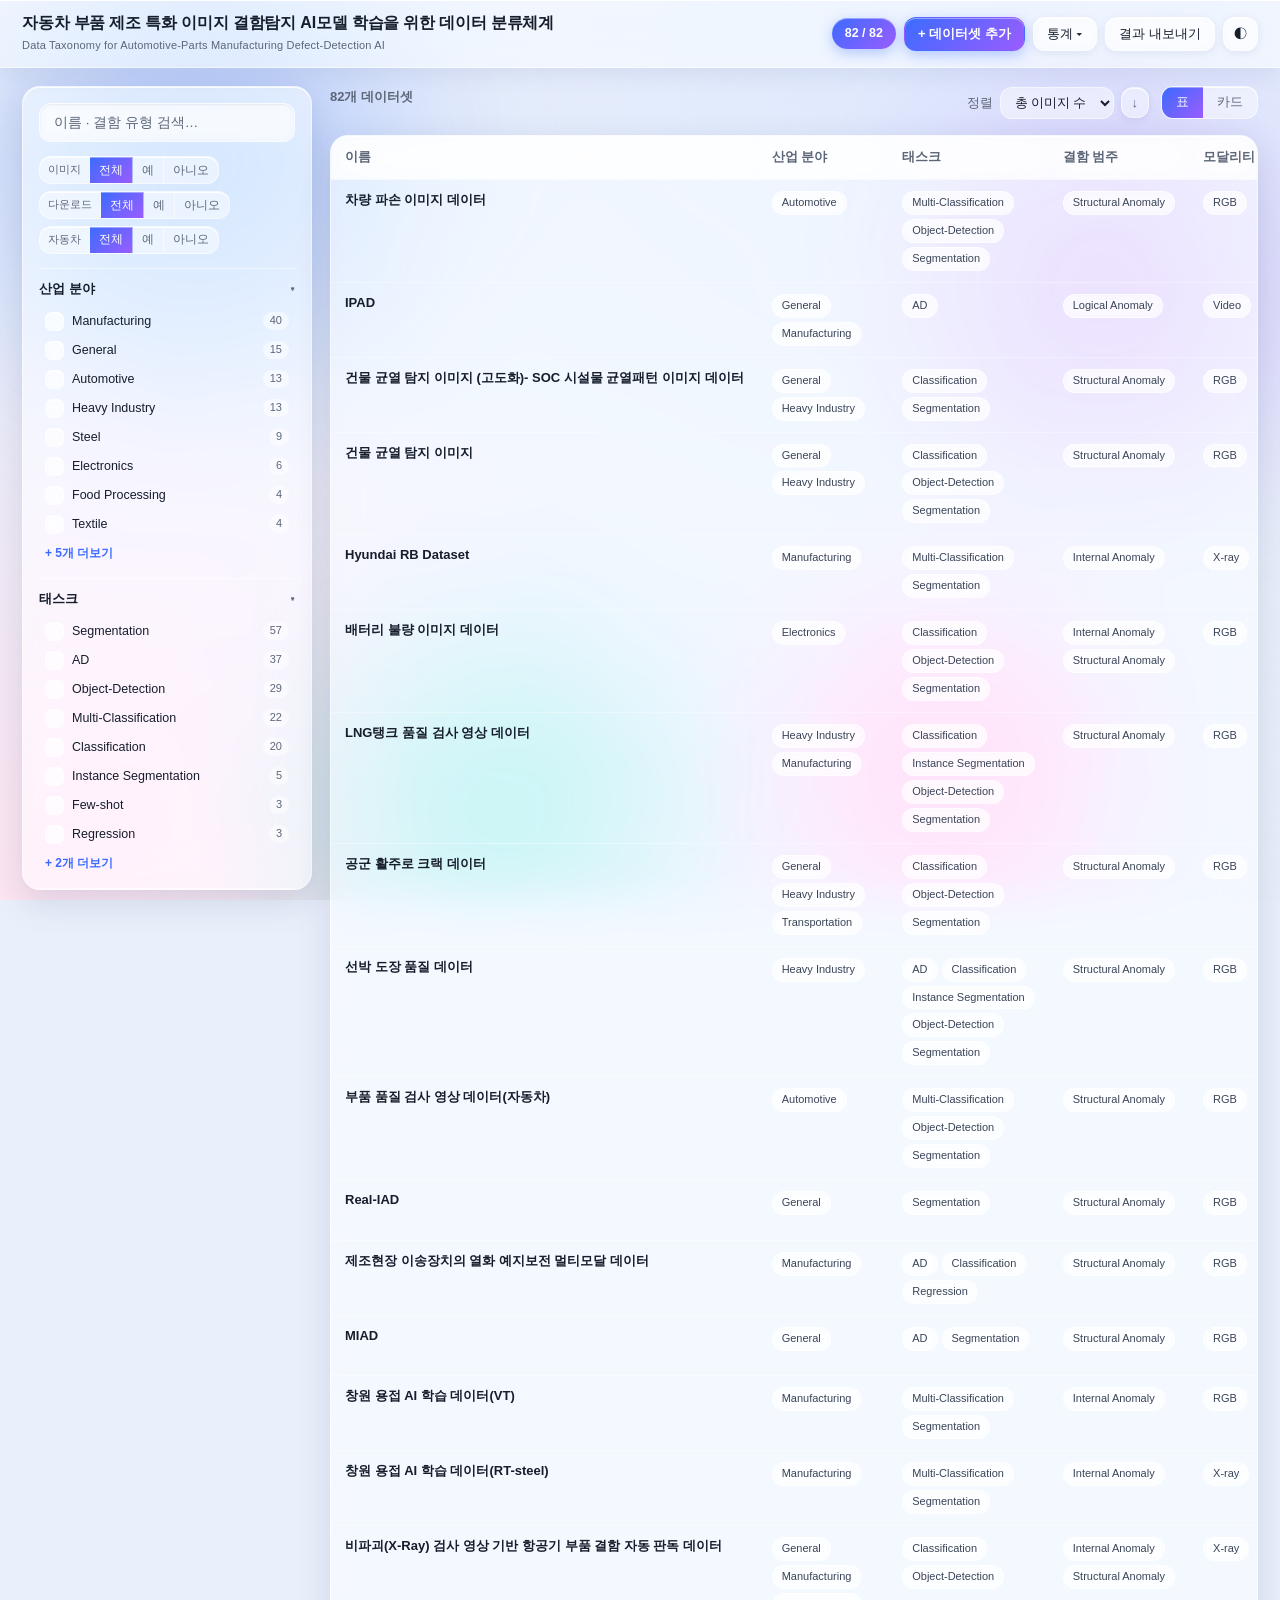
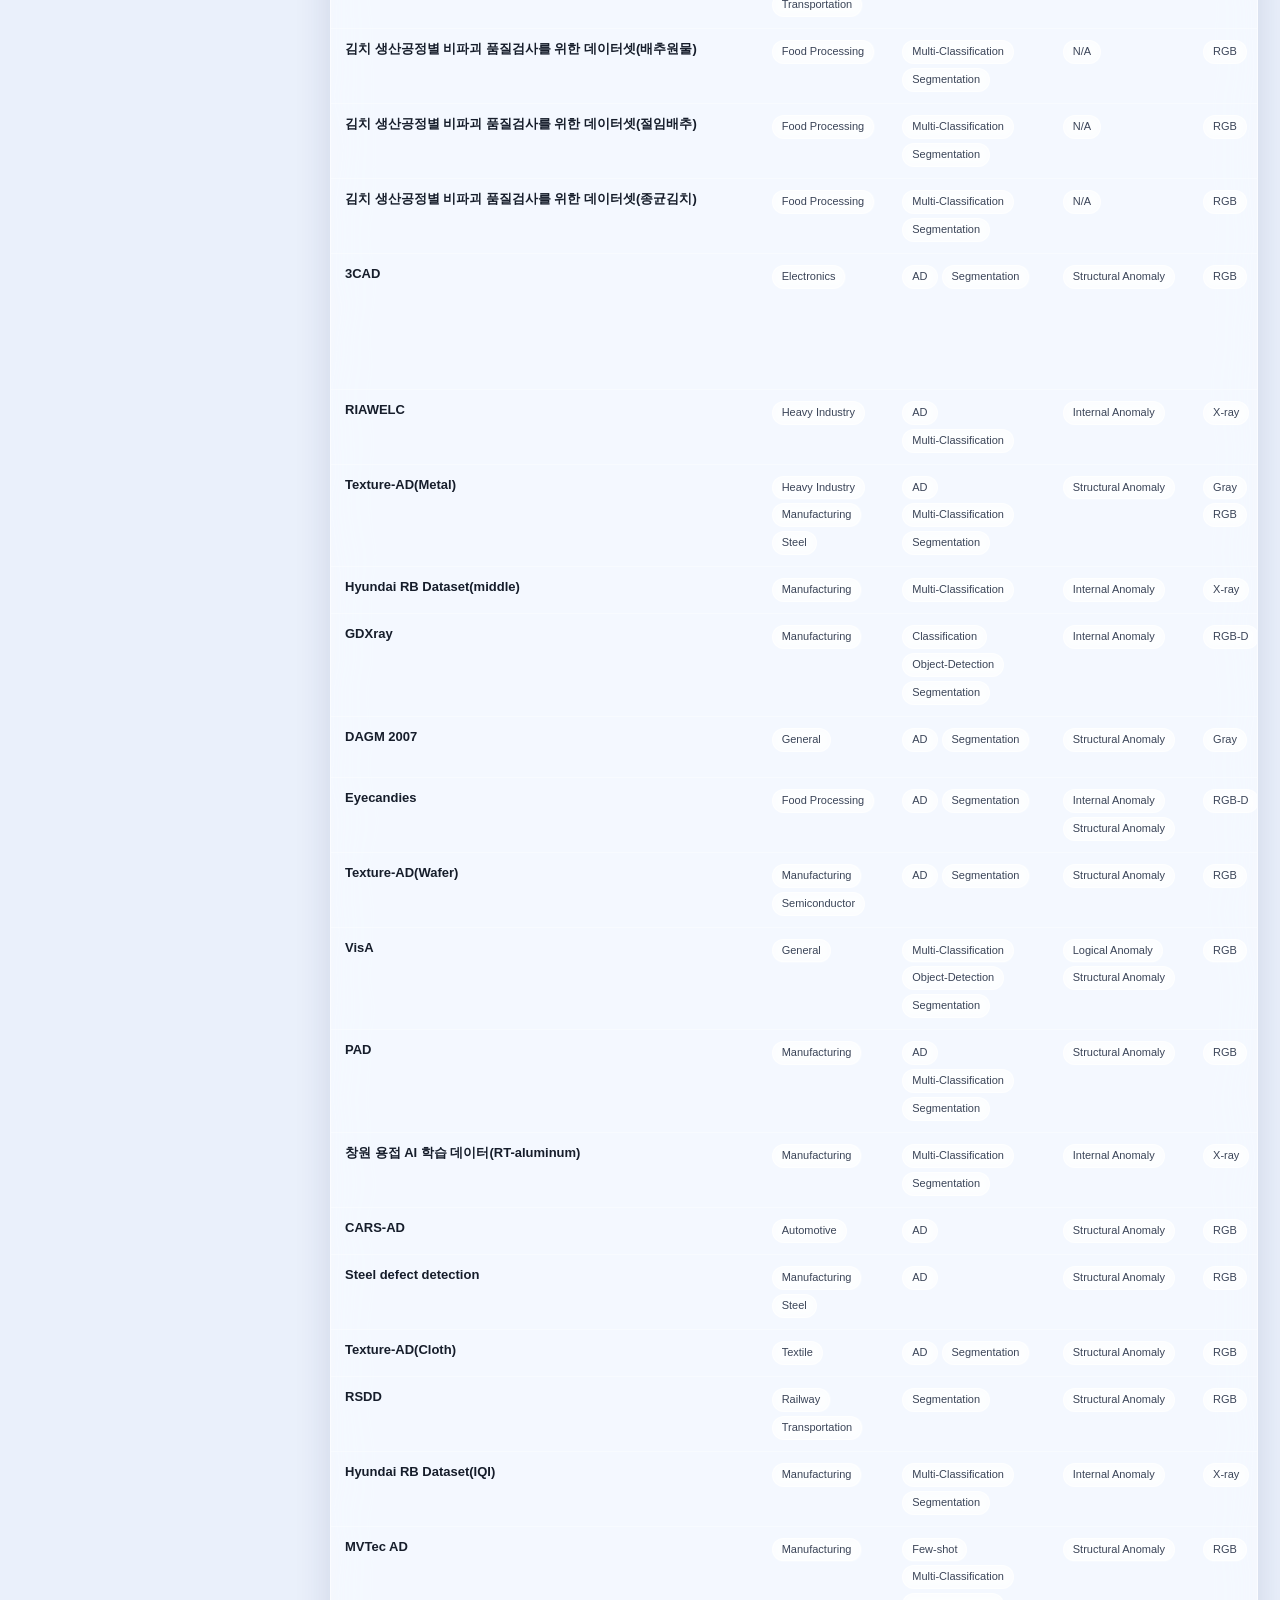
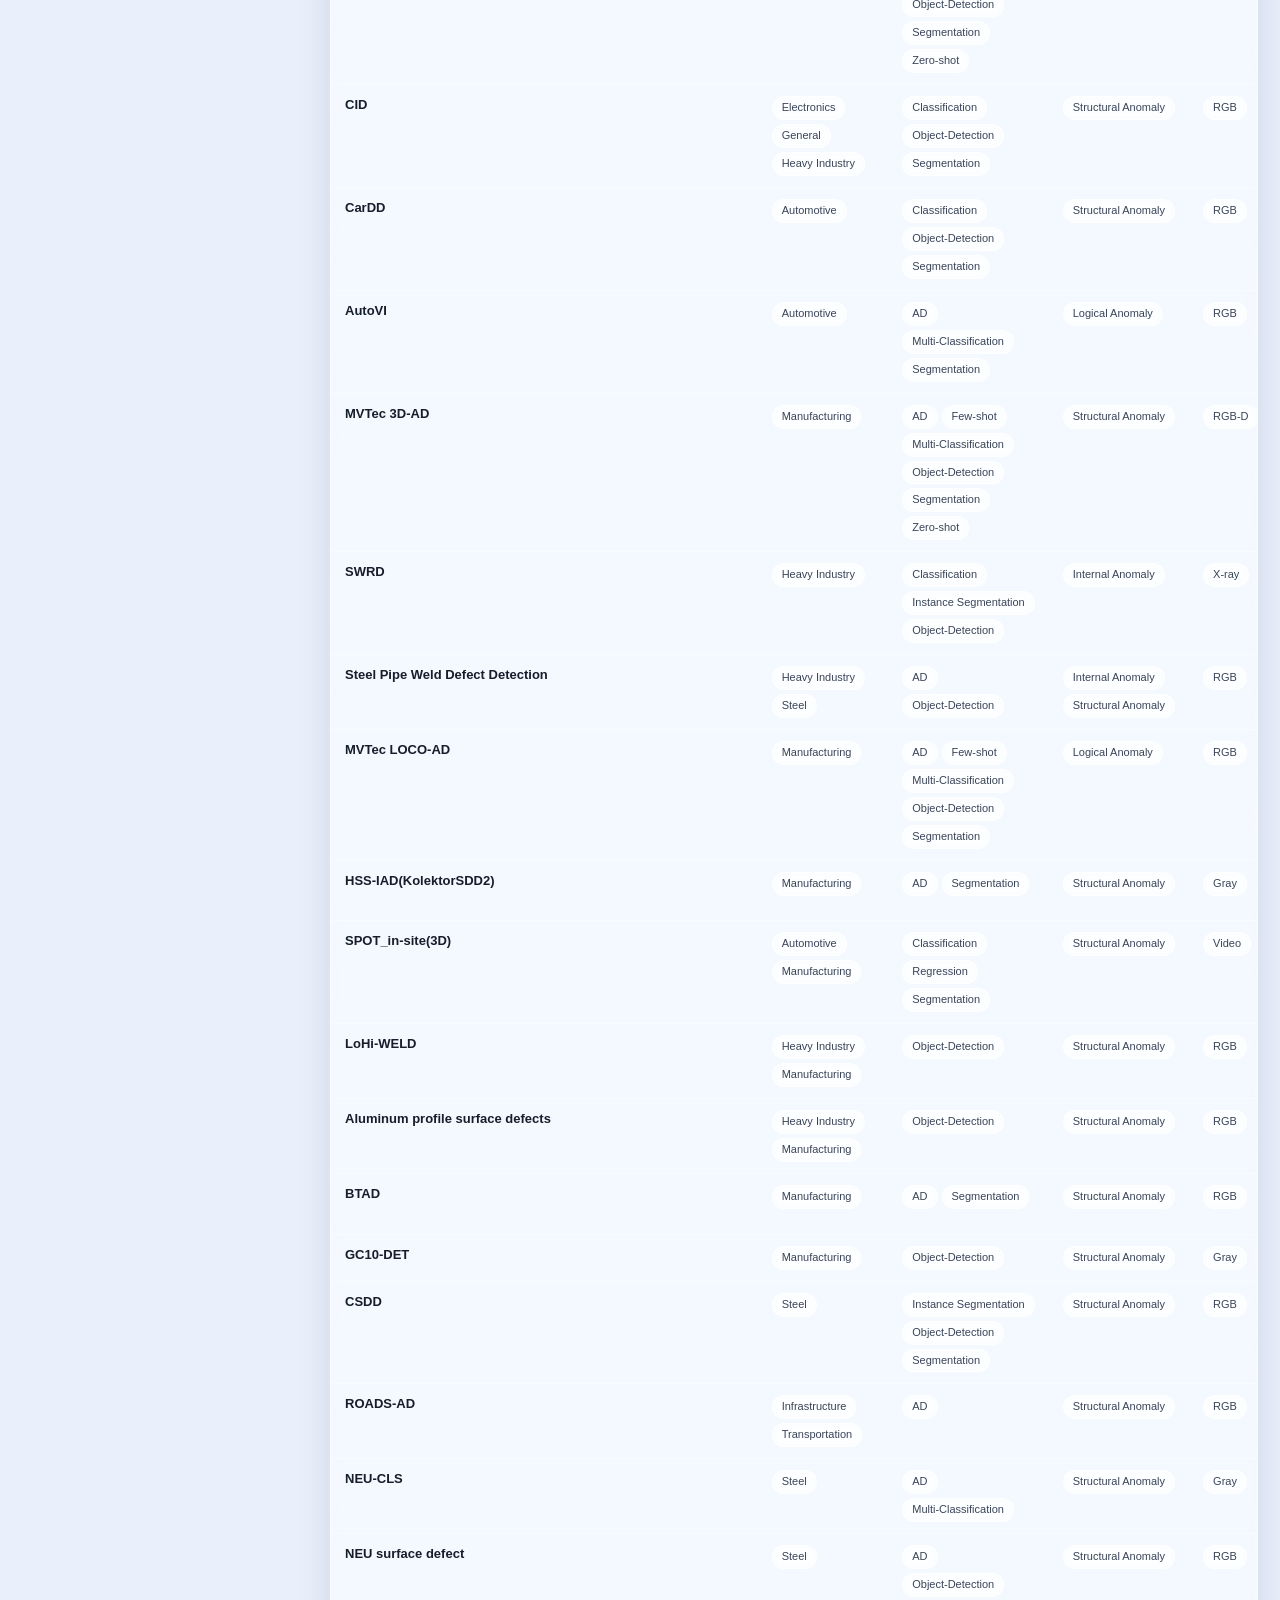
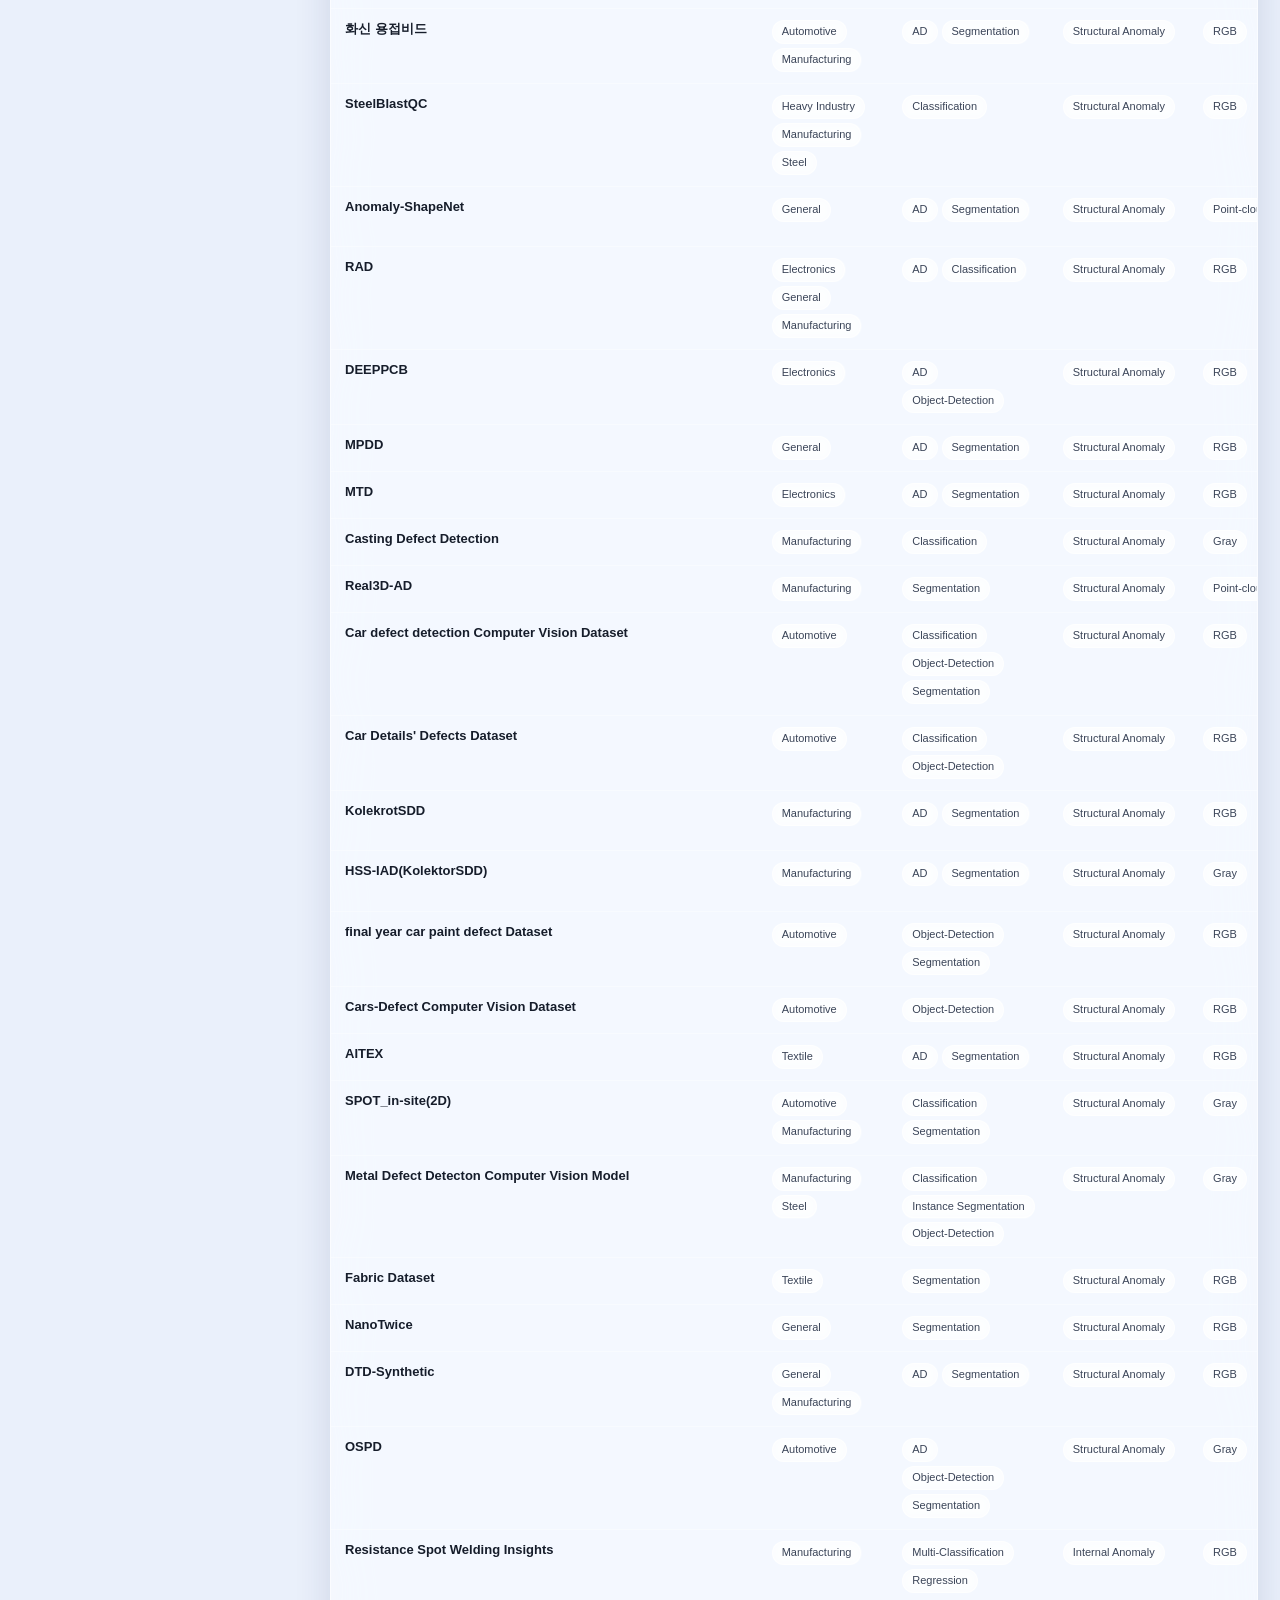
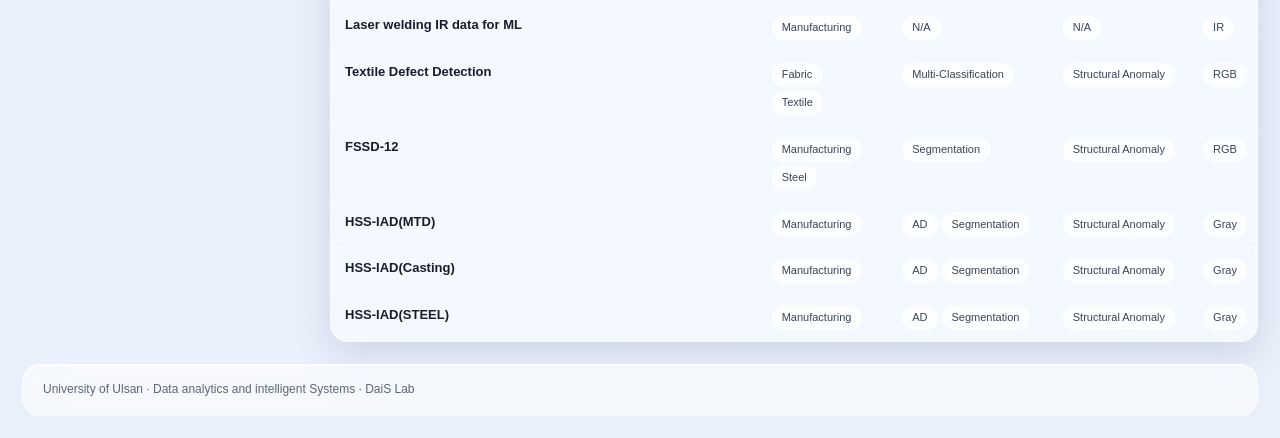
==== web/index.html @ a84a36d7 "feat: 인터랙티브 데이터셋 카탈로그 웹앱 + 기여(폼/PR) 파이프라인 - web/: Liquid Glass 디자인 정적 웹앱 (패싯 필터·검색·정렬·통계·상세 모달·CSV 내" ====
<!DOCTYPE html>
<html lang="ko">
<head>
  <meta charset="UTF-8" />
  <meta name="viewport" content="width=device-width, initial-scale=1.0" />
  <title>자동차 부품 제조 결함탐지 데이터 분류체계 · DaiS Lab</title>
  <meta name="description" content="자동차 부품 제조 특화 이미지 결함탐지 AI모델 학습을 위한 데이터 분류체계" />
  <link rel="stylesheet" href="styles.css" />
</head>
<body>
  <!-- 유리가 굴절할 컬러풀한 배경 (오로라/메시 그라데이션) -->
  <div class="bg-aurora" aria-hidden="true">
    <span class="blob b1"></span>
    <span class="blob b2"></span>
    <span class="blob b3"></span>
    <span class="blob b4"></span>
    <div class="bg-grain"></div>
  </div>

  <!-- Liquid Glass 굴절 필터 (Chromium에서만 .refraction 클래스 통해 적용) -->
  <svg class="svg-defs" width="0" height="0" aria-hidden="true" focusable="false">
    <defs>
      <filter id="glass-refraction" x="-35%" y="-35%" width="170%" height="170%" color-interpolation-filters="sRGB">
        <feTurbulence type="fractalNoise" baseFrequency="0.009 0.011" numOctaves="2" seed="11" result="noise" />
        <feGaussianBlur in="noise" stdDeviation="2.2" result="softNoise" />
        <feDisplacementMap in="SourceGraphic" in2="softNoise" scale="22" xChannelSelector="R" yChannelSelector="G" />
      </filter>
    </defs>
  </svg>

  <header class="topbar">
    <div class="brand">
      <h1>자동차 부품 제조 특화 이미지 결함탐지 AI모델 학습을 위한 데이터 분류체계</h1>
      <span class="sub">Data Taxonomy for Automotive-Parts Manufacturing Defect-Detection AI</span>
    </div>
    <div class="top-actions">
      <span id="count-badge" class="badge">— / —</span>
      <button id="btn-add" class="ghost primary" type="button">+ 데이터셋 추가</button>
      <button id="btn-stats" class="ghost" type="button">통계 ▾</button>
      <button id="btn-export" class="ghost" type="button">결과 내보내기</button>
      <button id="btn-theme" class="ghost icon" type="button" title="테마 전환">◐</button>
    </div>
  </header>

  <section id="stats" class="stats hidden"></section>

  <main class="layout">
    <aside class="sidebar" id="sidebar">
      <div class="search-wrap">
        <input id="search" type="search" placeholder="이름 · 결함 유형 검색…" autocomplete="off" />
      </div>

      <div class="bool-filters" id="bool-filters"></div>

      <div class="facets" id="facets"></div>

      <button id="btn-reset" class="reset" type="button">필터 초기화</button>
    </aside>

    <section class="content">
      <div class="toolbar">
        <div class="toolbar-left">
          <span id="result-info" class="result-info"></span>
          <div id="active-filters" class="active-filters"></div>
        </div>
        <div class="toolbar-right">
          <label class="sort">
            정렬
            <select id="sort"></select>
            <button id="sort-dir" class="ghost icon" type="button" title="오름/내림차순">↓</button>
          </label>
          <div class="view-toggle" role="group" aria-label="보기 전환">
            <button data-view="table" class="active" type="button">표</button>
            <button data-view="card" type="button">카드</button>
          </div>
        </div>
      </div>

      <div id="results"></div>
    </section>
  </main>

  <div id="modal" class="modal hidden" role="dialog" aria-modal="true">
    <div class="modal-backdrop" data-close></div>
    <div class="modal-panel" id="modal-panel"></div>
  </div>

  <!-- 데이터셋 추가 폼 -->
  <div id="add-modal" class="modal hidden" role="dialog" aria-modal="true">
    <div class="modal-backdrop" data-close-add></div>
    <div class="modal-panel" id="add-panel"></div>
  </div>

  <footer class="foot">
    <span>University of Ulsan · Data analytics and intelligent Systems · DaiS Lab</span>
  </footer>

  <script src="data.js"></script>
  <script src="app.js"></script>
</body>
</html>
---- web/styles.css ----
/* ============================================================
 *  Liquid Glass 디자인 시스템
 *  - 반투명 유리(blur+saturate) + 스페큘러 테두리 + 깊이 그림자
 *  - 컬러풀 오로라 배경 위에서 굴절감이 살아남
 *  - 굴절(SVG displacement)은 Chromium 한정 .refraction 으로 점진 향상
 * ============================================================ */

/* ---------------- 테마 토큰 ---------------- */
:root {
  --text: #161d2b;
  --text-dim: #5d6678;
  --accent: #3b6cff;
  --accent-2: #9b5cff;
  --accent-soft: rgba(59, 108, 255, .14);

  /* 유리 재질 */
  --glass-bg: rgba(255, 255, 255, .55);
  --glass-bg-strong: rgba(255, 255, 255, .72);
  --glass-brd: rgba(255, 255, 255, .55);
  --glass-rim: rgba(255, 255, 255, .9);      /* 상단 스페큘러 */
  --glass-shadow: 0 12px 36px rgba(28, 40, 90, .14);
  --glass-shadow-lg: 0 24px 70px rgba(28, 40, 90, .22);
  --blur: 20px;
  --sat: 180%;

  /* 칩/제어 */
  --chip-bg: rgba(255, 255, 255, .5);
  --chip-brd: rgba(255, 255, 255, .65);
  --chip-text: #3a4458;
  --control-bg: rgba(255, 255, 255, .45);

  --radius: 18px;
  --radius-sm: 12px;
  --radius-pill: 999px;

  /* 배경 그라데이션 베이스 */
  --bg-base: #eaf0fb;
}

[data-theme="dark"] {
  --text: #eaf1fb;
  --text-dim: #a3b0c4;
  --accent: #6f9bff;
  --accent-2: #b98cff;
  --accent-soft: rgba(111, 155, 255, .18);

  --glass-bg: rgba(255, 255, 255, .07);
  --glass-bg-strong: rgba(28, 36, 52, .55);
  --glass-brd: rgba(255, 255, 255, .14);
  --glass-rim: rgba(255, 255, 255, .22);
  --glass-shadow: 0 14px 40px rgba(0, 0, 0, .5);
  --glass-shadow-lg: 0 28px 80px rgba(0, 0, 0, .6);
  --blur: 22px;
  --sat: 160%;

  --chip-bg: rgba(255, 255, 255, .08);
  --chip-brd: rgba(255, 255, 255, .16);
  --chip-text: #cdd8e8;
  --control-bg: rgba(255, 255, 255, .06);

  --bg-base: #070b14;
}

* { box-sizing: border-box; }
html, body { margin: 0; padding: 0; }
body {
  min-height: 100vh;
  color: var(--text);
  background: var(--bg-base);
  font-family: -apple-system, BlinkMacSystemFont, "SF Pro Text", "Segoe UI",
               "Apple SD Gothic Neo", "Pretendard", "Noto Sans KR", Roboto, sans-serif;
  font-size: 14px;
  line-height: 1.45;
  -webkit-font-smoothing: antialiased;
}
button { font-family: inherit; cursor: pointer; color: inherit; }
a { color: var(--accent); text-decoration: none; }
a:hover { text-decoration: underline; }
.hidden { display: none !important; }
.svg-defs { position: absolute; width: 0; height: 0; pointer-events: none; }

/* ---------------- 오로라 배경 ---------------- */
.bg-aurora {
  position: fixed; inset: 0; z-index: -2; overflow: hidden;
  background:
    radial-gradient(120% 120% at 80% 0%, #dfe9ff 0%, transparent 55%),
    radial-gradient(120% 120% at 0% 100%, #ffe6f3 0%, transparent 55%),
    var(--bg-base);
}
[data-theme="dark"] .bg-aurora {
  background:
    radial-gradient(120% 120% at 80% 0%, #16224a 0%, transparent 55%),
    radial-gradient(120% 120% at 0% 100%, #2a1340 0%, transparent 55%),
    var(--bg-base);
}
.blob {
  position: absolute; border-radius: 50%; filter: blur(60px);
  opacity: .55; mix-blend-mode: normal; will-change: transform;
}
[data-theme="dark"] .blob { opacity: .45; filter: blur(70px); }
.blob.b1 { width: 46vw; height: 46vw; left: -8vw; top: -10vw;  background: radial-gradient(circle, #6f9bff, transparent 70%); animation: drift1 26s ease-in-out infinite; }
.blob.b2 { width: 40vw; height: 40vw; right: -6vw; top: 4vh;   background: radial-gradient(circle, #b98cff, transparent 70%); animation: drift2 32s ease-in-out infinite; }
.blob.b3 { width: 42vw; height: 42vw; left: 18vw; bottom: -14vw; background: radial-gradient(circle, #4fd6c8, transparent 70%); animation: drift3 30s ease-in-out infinite; }
.blob.b4 { width: 36vw; height: 36vw; right: 8vw; bottom: -8vw; background: radial-gradient(circle, #ff8fc8, transparent 70%); animation: drift1 36s ease-in-out infinite reverse; }
.bg-grain {
  position: absolute; inset: 0; opacity: .035; pointer-events: none;
  background-image: url("data:image/svg+xml,%3Csvg xmlns='http://www.w3.org/2000/svg' width='160' height='160'%3E%3Cfilter id='n'%3E%3CfeTurbulence type='fractalNoise' baseFrequency='0.9' numOctaves='2'/%3E%3C/filter%3E%3Crect width='100%25' height='100%25' filter='url(%23n)'/%3E%3C/svg%3E");
}
@keyframes drift1 { 0%,100%{ transform: translate(0,0) scale(1);} 50%{ transform: translate(6vw,4vh) scale(1.08);} }
@keyframes drift2 { 0%,100%{ transform: translate(0,0) scale(1);} 50%{ transform: translate(-5vw,5vh) scale(1.1);} }
@keyframes drift3 { 0%,100%{ transform: translate(0,0) scale(1);} 50%{ transform: translate(4vw,-5vh) scale(1.06);} }

/* ---------------- 유리 유틸 (재사용) ---------------- */
.glass {
  background: var(--glass-bg);
  -webkit-backdrop-filter: blur(var(--blur)) saturate(var(--sat));
  backdrop-filter: blur(var(--blur)) saturate(var(--sat));
  border: 1px solid var(--glass-brd);
  box-shadow: var(--glass-shadow), inset 0 1px 0 var(--glass-rim), inset 0 0 0 1px rgba(255,255,255,.04);
}
/* Chromium 한정 굴절 향상 */
.refraction .topbar,
.refraction .sidebar,
.refraction .stats,
.refraction .table-wrap,
.refraction .card,
.refraction .modal-panel {
  backdrop-filter: blur(var(--blur)) saturate(var(--sat)) url(#glass-refraction);
}

/* ---------------- 상단바 ---------------- */
.topbar {
  position: sticky; top: 0; z-index: 30;
  display: flex; align-items: center; justify-content: space-between;
  padding: 13px 22px;
  background: var(--glass-bg);
  -webkit-backdrop-filter: blur(var(--blur)) saturate(var(--sat));
  backdrop-filter: blur(var(--blur)) saturate(var(--sat));
  border-bottom: 1px solid var(--glass-brd);
  box-shadow: 0 6px 24px rgba(28,40,90,.08), inset 0 1px 0 var(--glass-rim);
}
.brand { min-width: 0; padding-right: 16px; }
.brand h1 { margin: 0; font-size: 16px; letter-spacing: -.2px; font-weight: 700; line-height: 1.3; }
.brand .sub { font-size: 11px; color: var(--text-dim); letter-spacing: .2px; }
.top-actions { display: flex; align-items: center; gap: 8px; }

.badge {
  background: linear-gradient(135deg, var(--accent), var(--accent-2));
  color: #fff; font-weight: 700; padding: 6px 13px; border-radius: var(--radius-pill);
  font-size: 12.5px; font-variant-numeric: tabular-nums;
  box-shadow: 0 4px 14px rgba(59,108,255,.35), inset 0 1px 0 rgba(255,255,255,.4);
}

/* 유리 버튼 */
.ghost {
  background: var(--control-bg);
  -webkit-backdrop-filter: blur(8px) saturate(160%);
  backdrop-filter: blur(8px) saturate(160%);
  border: 1px solid var(--glass-brd);
  padding: 7px 13px; border-radius: var(--radius-sm); font-size: 13px;
  box-shadow: inset 0 1px 0 var(--glass-rim), 0 2px 8px rgba(28,40,90,.08);
  transition: transform .12s ease, background .15s ease, box-shadow .15s ease;
}
.ghost:hover { background: var(--glass-bg-strong); transform: translateY(-1px); }
.ghost:active { transform: translateY(0); }
.ghost.icon { padding: 7px 10px; }

/* ---------------- 통계 패널 ---------------- */
.stats {
  margin: 14px 22px 0; padding: 18px 20px; border-radius: var(--radius);
  background: var(--glass-bg);
  -webkit-backdrop-filter: blur(var(--blur)) saturate(var(--sat));
  backdrop-filter: blur(var(--blur)) saturate(var(--sat));
  border: 1px solid var(--glass-brd);
  box-shadow: var(--glass-shadow), inset 0 1px 0 var(--glass-rim);
  display: grid; grid-template-columns: repeat(auto-fit, minmax(240px, 1fr)); gap: 20px;
}
.stat-card h3 { margin: 0 0 10px; font-size: 12.5px; color: var(--text-dim); font-weight: 700; }
.bar-row { display: grid; grid-template-columns: 96px 1fr 34px; gap: 8px; align-items: center; margin: 4px 0; }
.bar-row .lbl { font-size: 11.5px; color: var(--text-dim); text-align: right; overflow: hidden; text-overflow: ellipsis; white-space: nowrap; }
.bar-track { background: var(--control-bg); border-radius: var(--radius-pill); height: 13px; overflow: hidden; box-shadow: inset 0 1px 2px rgba(0,0,0,.12); }
.bar-fill { height: 100%; border-radius: var(--radius-pill); background: linear-gradient(90deg, var(--accent), var(--accent-2)); box-shadow: 0 0 10px rgba(59,108,255,.4); }
.bar-row .val { font-size: 11.5px; font-variant-numeric: tabular-nums; text-align: right; }

/* ---------------- 레이아웃 ---------------- */
.layout { display: grid; grid-template-columns: 290px 1fr; align-items: start; gap: 18px; padding: 18px 22px; }
.sidebar {
  position: sticky; top: 76px; max-height: calc(100vh - 96px); overflow-y: auto;
  padding: 16px; border-radius: var(--radius);
  background: var(--glass-bg);
  -webkit-backdrop-filter: blur(var(--blur)) saturate(var(--sat));
  backdrop-filter: blur(var(--blur)) saturate(var(--sat));
  border: 1px solid var(--glass-brd);
  box-shadow: var(--glass-shadow), inset 0 1px 0 var(--glass-rim);
}
.sidebar::-webkit-scrollbar { width: 8px; }
.sidebar::-webkit-scrollbar-thumb { background: var(--chip-brd); border-radius: 8px; }
.content { min-width: 0; }

/* ---------------- 검색 / 사이드바 ---------------- */
.search-wrap input {
  width: 100%; padding: 11px 14px; border: 1px solid var(--glass-brd);
  border-radius: var(--radius-sm); background: var(--control-bg); color: var(--text); font-size: 13.5px;
  -webkit-backdrop-filter: blur(6px); backdrop-filter: blur(6px);
  box-shadow: inset 0 1px 2px rgba(0,0,0,.06);
}
.search-wrap input::placeholder { color: var(--text-dim); }
.search-wrap input:focus { outline: none; border-color: var(--accent); box-shadow: 0 0 0 3px var(--accent-soft); }

.bool-filters { display: flex; flex-wrap: wrap; gap: 7px; margin: 14px 0; }
.tristate {
  display: inline-flex; align-items: stretch; border-radius: var(--radius-sm); overflow: hidden;
  border: 1px solid var(--glass-brd); background: var(--control-bg);
  box-shadow: inset 0 1px 0 var(--glass-rim);
}
.tristate > span { font-size: 11px; color: var(--text-dim); padding: 5px 8px; display: flex; align-items: center; border-right: 1px solid var(--glass-brd); }
.tristate button { border: 0; background: transparent; padding: 5px 9px; font-size: 11.5px; color: var(--text-dim); border-right: 1px solid var(--glass-brd); transition: background .15s; }
.tristate button:last-child { border-right: 0; }
.tristate button:hover { background: var(--glass-bg-strong); }
.tristate button.on { background: linear-gradient(135deg, var(--accent), var(--accent-2)); color: #fff; box-shadow: inset 0 1px 0 rgba(255,255,255,.4); }

.facet { border-top: 1px solid var(--glass-brd); padding: 11px 0; }
.facet > summary { cursor: pointer; font-weight: 700; font-size: 13px; list-style: none; display: flex; justify-content: space-between; align-items: center; }
.facet > summary::-webkit-details-marker { display: none; }
.facet > summary .chev { color: var(--text-dim); font-size: 11px; transition: transform .15s; }
.facet[open] > summary .chev { transform: rotate(90deg); }
.facet .opts { margin-top: 9px; display: flex; flex-direction: column; gap: 2px; }
.opt { display: flex; align-items: center; gap: 8px; font-size: 12.5px; padding: 4px 6px; border-radius: 8px; cursor: pointer; transition: background .12s; }
.opt:hover { background: var(--glass-bg-strong); }
/* 둥근 유리 체크박스 */
.opt input[type="checkbox"] {
  appearance: none; -webkit-appearance: none; margin: 0;
  width: 19px; height: 19px; flex: 0 0 19px; border-radius: 7px;
  border: 1px solid var(--chip-brd); background: var(--control-bg);
  -webkit-backdrop-filter: blur(4px); backdrop-filter: blur(4px);
  box-shadow: inset 0 1px 0 var(--glass-rim);
  display: inline-grid; place-content: center; cursor: pointer;
  transition: background .15s ease, border-color .15s ease, transform .1s ease;
}
.opt input[type="checkbox"]:hover { border-color: color-mix(in srgb, var(--accent) 50%, var(--chip-brd)); }
.opt input[type="checkbox"]::after {
  content: ""; width: 5px; height: 9px; margin-top: -2px;
  border: solid #fff; border-width: 0 2px 2px 0; transform: rotate(45deg) scale(0);
  transition: transform .14s cubic-bezier(.2,.8,.3,1.4);
}
.opt input[type="checkbox"]:checked {
  background: linear-gradient(135deg, var(--accent), var(--accent-2));
  border-color: transparent; box-shadow: 0 2px 8px rgba(59,108,255,.4), inset 0 1px 0 rgba(255,255,255,.4);
}
.opt input[type="checkbox"]:checked::after { transform: rotate(45deg) scale(1); }
.opt input[type="checkbox"]:focus-visible { outline: 2px solid var(--accent); outline-offset: 2px; }
.opt .oc { margin-left: auto; color: var(--text-dim); font-size: 11px; font-variant-numeric: tabular-nums; background: var(--chip-bg); padding: 1px 7px; border-radius: var(--radius-pill); }
.opt.zero { opacity: .4; }
.more { background: none; border: 0; color: var(--accent); font-size: 12px; padding: 5px 6px; text-align: left; font-weight: 600; }
.reset {
  width: 100%; margin-top: 16px; padding: 10px; border: 1px solid var(--glass-brd);
  background: var(--control-bg); color: var(--text); border-radius: var(--radius-sm); font-size: 13px; font-weight: 600;
  box-shadow: inset 0 1px 0 var(--glass-rim); transition: background .15s;
}
.reset:hover { background: var(--glass-bg-strong); }

/* ---------------- 툴바 ---------------- */
.toolbar { display: flex; justify-content: space-between; align-items: flex-start; gap: 14px; margin-bottom: 16px; flex-wrap: wrap; }
.result-info { font-size: 13px; color: var(--text-dim); font-weight: 600; }
.active-filters { display: flex; flex-wrap: wrap; gap: 6px; margin-top: 8px; }
.afilter {
  background: var(--accent-soft); color: var(--accent); font-size: 11.5px; padding: 4px 10px;
  border-radius: var(--radius-pill); display: inline-flex; gap: 5px; align-items: center; cursor: pointer;
  border: 1px solid color-mix(in srgb, var(--accent) 25%, transparent); transition: filter .15s;
}
.afilter b { font-weight: 700; }
.afilter:hover { filter: brightness(.95); }
.toolbar-right { display: flex; align-items: center; gap: 12px; flex-wrap: wrap; }
.sort { font-size: 12.5px; color: var(--text-dim); display: flex; align-items: center; gap: 7px; }
.sort select {
  padding: 7px 10px; border: 1px solid var(--glass-brd); border-radius: var(--radius-sm);
  background: var(--control-bg); color: var(--text); font-size: 12.5px;
  -webkit-backdrop-filter: blur(6px); backdrop-filter: blur(6px);
}
.view-toggle {
  display: inline-flex; border-radius: var(--radius-sm); overflow: hidden;
  border: 1px solid var(--glass-brd); background: var(--control-bg);
  box-shadow: inset 0 1px 0 var(--glass-rim);
}
.view-toggle button { border: 0; background: transparent; padding: 7px 14px; font-size: 12.5px; color: var(--text-dim); transition: background .15s; }
.view-toggle button.active { background: linear-gradient(135deg, var(--accent), var(--accent-2)); color: #fff; box-shadow: inset 0 1px 0 rgba(255,255,255,.4); }

/* ---------------- 표 ---------------- */
.table-wrap {
  overflow-x: auto; border-radius: var(--radius);
  background: var(--glass-bg);
  -webkit-backdrop-filter: blur(var(--blur)) saturate(var(--sat));
  backdrop-filter: blur(var(--blur)) saturate(var(--sat));
  border: 1px solid var(--glass-brd);
  box-shadow: var(--glass-shadow), inset 0 1px 0 var(--glass-rim);
}
table { border-collapse: collapse; width: 100%; font-size: 13px; }
thead th {
  text-align: left; padding: 12px 14px; color: var(--text-dim); font-weight: 700; white-space: nowrap;
  background: var(--glass-bg-strong);
  -webkit-backdrop-filter: blur(10px); backdrop-filter: blur(10px);
  border-bottom: 1px solid var(--glass-brd); position: sticky; top: 0; z-index: 1;
}
tbody td { padding: 11px 14px; border-bottom: 1px solid color-mix(in srgb, var(--glass-brd) 60%, transparent); vertical-align: top; }
tbody tr { cursor: pointer; transition: background .12s; }
tbody tr:hover { background: var(--glass-bg-strong); }
tbody tr:last-child td { border-bottom: 0; }
td.name { font-weight: 700; white-space: nowrap; }
td.num { text-align: right; font-variant-numeric: tabular-nums; }
.cell-chips { display: flex; flex-wrap: wrap; gap: 4px; max-width: 280px; }

/* ---------------- 칩 ---------------- */
.chip {
  background: var(--chip-bg); color: var(--chip-text); font-size: 11px; padding: 3px 9px;
  border-radius: var(--radius-pill); white-space: nowrap; border: 1px solid var(--chip-brd);
  -webkit-backdrop-filter: blur(4px); backdrop-filter: blur(4px);
}
.chip.dim { opacity: .85; }

/* ---------------- 카드 ---------------- */
.cards { display: grid; grid-template-columns: repeat(auto-fill, minmax(290px, 1fr)); gap: 16px; }
.card {
  position: relative; overflow: hidden; padding: 16px; border-radius: var(--radius); cursor: pointer;
  background: var(--glass-bg);
  -webkit-backdrop-filter: blur(var(--blur)) saturate(var(--sat));
  backdrop-filter: blur(var(--blur)) saturate(var(--sat));
  border: 1px solid var(--glass-brd);
  box-shadow: var(--glass-shadow), inset 0 1px 0 var(--glass-rim);
  transition: transform .16s ease, box-shadow .16s ease, border-color .16s ease;
}
/* 포인터 추종 스페큘러 (JS가 --mx/--my 설정) */
.card::before {
  content: ""; position: absolute; inset: 0; pointer-events: none; opacity: 0; transition: opacity .2s;
  background: radial-gradient(220px circle at var(--mx, 50%) var(--my, 0%), rgba(255,255,255,.5), transparent 60%);
}
.card:hover { transform: translateY(-3px); box-shadow: var(--glass-shadow-lg), inset 0 1px 0 var(--glass-rim); border-color: color-mix(in srgb, var(--accent) 40%, var(--glass-brd)); }
.card:hover::before { opacity: 1; }
.card h3 { margin: 0 0 4px; font-size: 15.5px; font-weight: 700; }
.card .meta { font-size: 11.5px; color: var(--text-dim); margin-bottom: 11px; }
.card .row { display: flex; flex-wrap: wrap; gap: 4px; margin-bottom: 6px; }
.card .stat { display: flex; gap: 16px; font-size: 12px; color: var(--text-dim); margin-top: 10px; border-top: 1px solid var(--glass-brd); padding-top: 10px; }
.card .stat b { color: var(--text); font-variant-numeric: tabular-nums; }

.empty {
  text-align: center; padding: 70px 20px; color: var(--text-dim); border-radius: var(--radius);
  background: var(--glass-bg); border: 1px solid var(--glass-brd);
  -webkit-backdrop-filter: blur(var(--blur)); backdrop-filter: blur(var(--blur));
}

/* ---------------- 모달 ---------------- */
.modal { position: fixed; inset: 0; z-index: 60; display: flex; align-items: center; justify-content: center; padding: 24px; }
.modal-backdrop { position: absolute; inset: 0; background: rgba(8,12,22,.45); -webkit-backdrop-filter: blur(6px); backdrop-filter: blur(6px); }
.modal-panel {
  position: relative; border-radius: 24px; max-width: 780px; width: 100%; max-height: 86vh; overflow-y: auto; padding: 24px 26px;
  background: var(--glass-bg-strong);
  -webkit-backdrop-filter: blur(30px) saturate(190%); backdrop-filter: blur(30px) saturate(190%);
  border: 1px solid var(--glass-brd);
  box-shadow: var(--glass-shadow-lg), inset 0 1px 0 var(--glass-rim);
}
.modal-panel h2 { margin: 0 0 2px; font-size: 21px; font-weight: 700; }
.modal-head { display: flex; justify-content: space-between; align-items: flex-start; gap: 12px; margin-bottom: 16px; }
.modal-head .meta { font-size: 12px; color: var(--text-dim); }
.modal-close { border: 1px solid var(--glass-brd); background: var(--control-bg); border-radius: var(--radius-pill); width: 34px; height: 34px; font-size: 16px; color: var(--text-dim); box-shadow: inset 0 1px 0 var(--glass-rim); }
.modal-close:hover { background: var(--glass-bg-strong); }
/* 핵심 지표 타일 */
.stat-tiles { display: grid; grid-template-columns: repeat(auto-fit, minmax(110px, 1fr)); gap: 10px; margin: 4px 0 22px; }
.stat-tile {
  padding: 14px 14px 12px; border-radius: var(--radius-sm); text-align: left;
  background: var(--control-bg); border: 1px solid var(--glass-brd);
  box-shadow: inset 0 1px 0 var(--glass-rim);
}
.stat-tile .st-val { font-size: 21px; font-weight: 700; letter-spacing: -.5px; font-variant-numeric: tabular-nums; }
.stat-tile .st-lbl { font-size: 11.5px; color: var(--text-dim); margin-top: 3px; }

/* 그룹 섹션 */
.modal-section { margin-top: 22px; }
.modal-section + .modal-section { padding-top: 20px; border-top: 1px solid var(--glass-brd); }
.ms-title { margin: 0 0 14px; font-size: 12px; font-weight: 700; letter-spacing: .6px; text-transform: uppercase; color: var(--accent); }

.dl { display: grid; grid-template-columns: 132px 1fr; gap: 14px 20px; align-items: start; }
.dl dt { color: var(--text-dim); font-size: 12.5px; padding-top: 2px; }
.dl dd { margin: 0; font-size: 13.5px; display: flex; flex-wrap: wrap; gap: 5px; align-items: center; }
.modal-desc { margin: 16px 0 4px; padding: 14px; background: var(--control-bg); border: 1px solid var(--glass-brd); border-radius: var(--radius-sm); font-size: 13px; color: var(--text-dim); }
.modal-link {
  display: inline-block; margin-top: 18px; color: #fff; padding: 10px 18px; border-radius: var(--radius-sm); font-size: 13px; font-weight: 600;
  background: linear-gradient(135deg, var(--accent), var(--accent-2));
  box-shadow: 0 6px 18px rgba(59,108,255,.4), inset 0 1px 0 rgba(255,255,255,.4);
}
.modal-link:hover { text-decoration: none; filter: brightness(1.06); }

/* ---------------- 푸터 ---------------- */
.foot { margin: 4px 22px 22px; padding: 16px 20px; color: var(--text-dim); font-size: 12px; border-radius: var(--radius); background: var(--glass-bg); border: 1px solid var(--glass-brd); -webkit-backdrop-filter: blur(var(--blur)); backdrop-filter: blur(var(--blur)); box-shadow: inset 0 1px 0 var(--glass-rim); }

/* ---------------- 추가 버튼 & 폼 ---------------- */
.ghost.primary {
  background: linear-gradient(135deg, var(--accent), var(--accent-2)); color: #fff; border-color: transparent;
  font-weight: 600; box-shadow: 0 4px 14px rgba(59,108,255,.35), inset 0 1px 0 rgba(255,255,255,.4);
}
.ghost.primary:hover { background: linear-gradient(135deg, var(--accent), var(--accent-2)); filter: brightness(1.06); }

.add-note { font-size: 12.5px; color: var(--text-dim); background: var(--control-bg); border: 1px solid var(--glass-brd); border-radius: var(--radius-sm); padding: 11px 13px; margin-bottom: 18px; line-height: 1.55; }
.form-grid { display: grid; grid-template-columns: 1fr 1fr; gap: 14px 18px; }
.field { display: flex; flex-direction: column; gap: 5px; min-width: 0; }
.field.wide { grid-column: 1 / -1; }
.field label { font-size: 12px; color: var(--text-dim); font-weight: 600; }
.field input, .field select, .field textarea {
  width: 100%; padding: 9px 11px; border: 1px solid var(--glass-brd); border-radius: var(--radius-sm);
  background: var(--control-bg); color: var(--text); font-size: 13px; font-family: inherit;
  -webkit-backdrop-filter: blur(6px); backdrop-filter: blur(6px);
}
.field input:focus, .field select:focus, .field textarea:focus { outline: none; border-color: var(--accent); box-shadow: 0 0 0 3px var(--accent-soft); }
.field textarea { resize: vertical; }
.sugg { display: flex; flex-wrap: wrap; gap: 4px; margin-top: 2px; }
.sugg-chip { font-size: 10.5px; color: var(--chip-text); background: var(--chip-bg); border: 1px solid var(--chip-brd); border-radius: var(--radius-pill); padding: 2px 8px; }
.sugg-chip:hover { border-color: var(--accent); color: var(--accent); }
.add-actions { display: flex; flex-wrap: wrap; gap: 10px; align-items: center; margin-top: 22px; padding-top: 18px; border-top: 1px solid var(--glass-brd); }
.add-actions .modal-link { margin-left: auto; }
.add-status { margin-top: 12px; font-size: 12.5px; min-height: 16px; }
.add-status.ok { color: #1f9d57; }
.add-status.warn { color: #d9534f; }
[data-theme="dark"] .add-status.ok { color: #4fd68a; }
[data-theme="dark"] .add-status.warn { color: #ff8a82; }

/* ---------------- 반응형 ---------------- */
@media (max-width: 920px) {
  .layout { grid-template-columns: 1fr; }
  .sidebar { position: static; max-height: none; }
}

/* ---------------- 접근성 ---------------- */
@media (prefers-reduced-motion: reduce) {
  .blob { animation: none !important; }
  * { transition: none !important; }
}
@media (prefers-reduced-transparency: reduce) {
  :root { --glass-bg: rgba(248,250,253,.96); --glass-bg-strong: rgba(255,255,255,.99); --control-bg: rgba(0,0,0,.04); --chip-bg: rgba(0,0,0,.05); }
  [data-theme="dark"] { --glass-bg: rgba(20,26,38,.97); --glass-bg-strong: rgba(28,36,52,.99); --control-bg: rgba(255,255,255,.07); --chip-bg: rgba(255,255,255,.09); }
  .topbar, .sidebar, .stats, .table-wrap, .card, .modal-panel, .ghost, .chip { -webkit-backdrop-filter: none !important; backdrop-filter: none !important; }
}
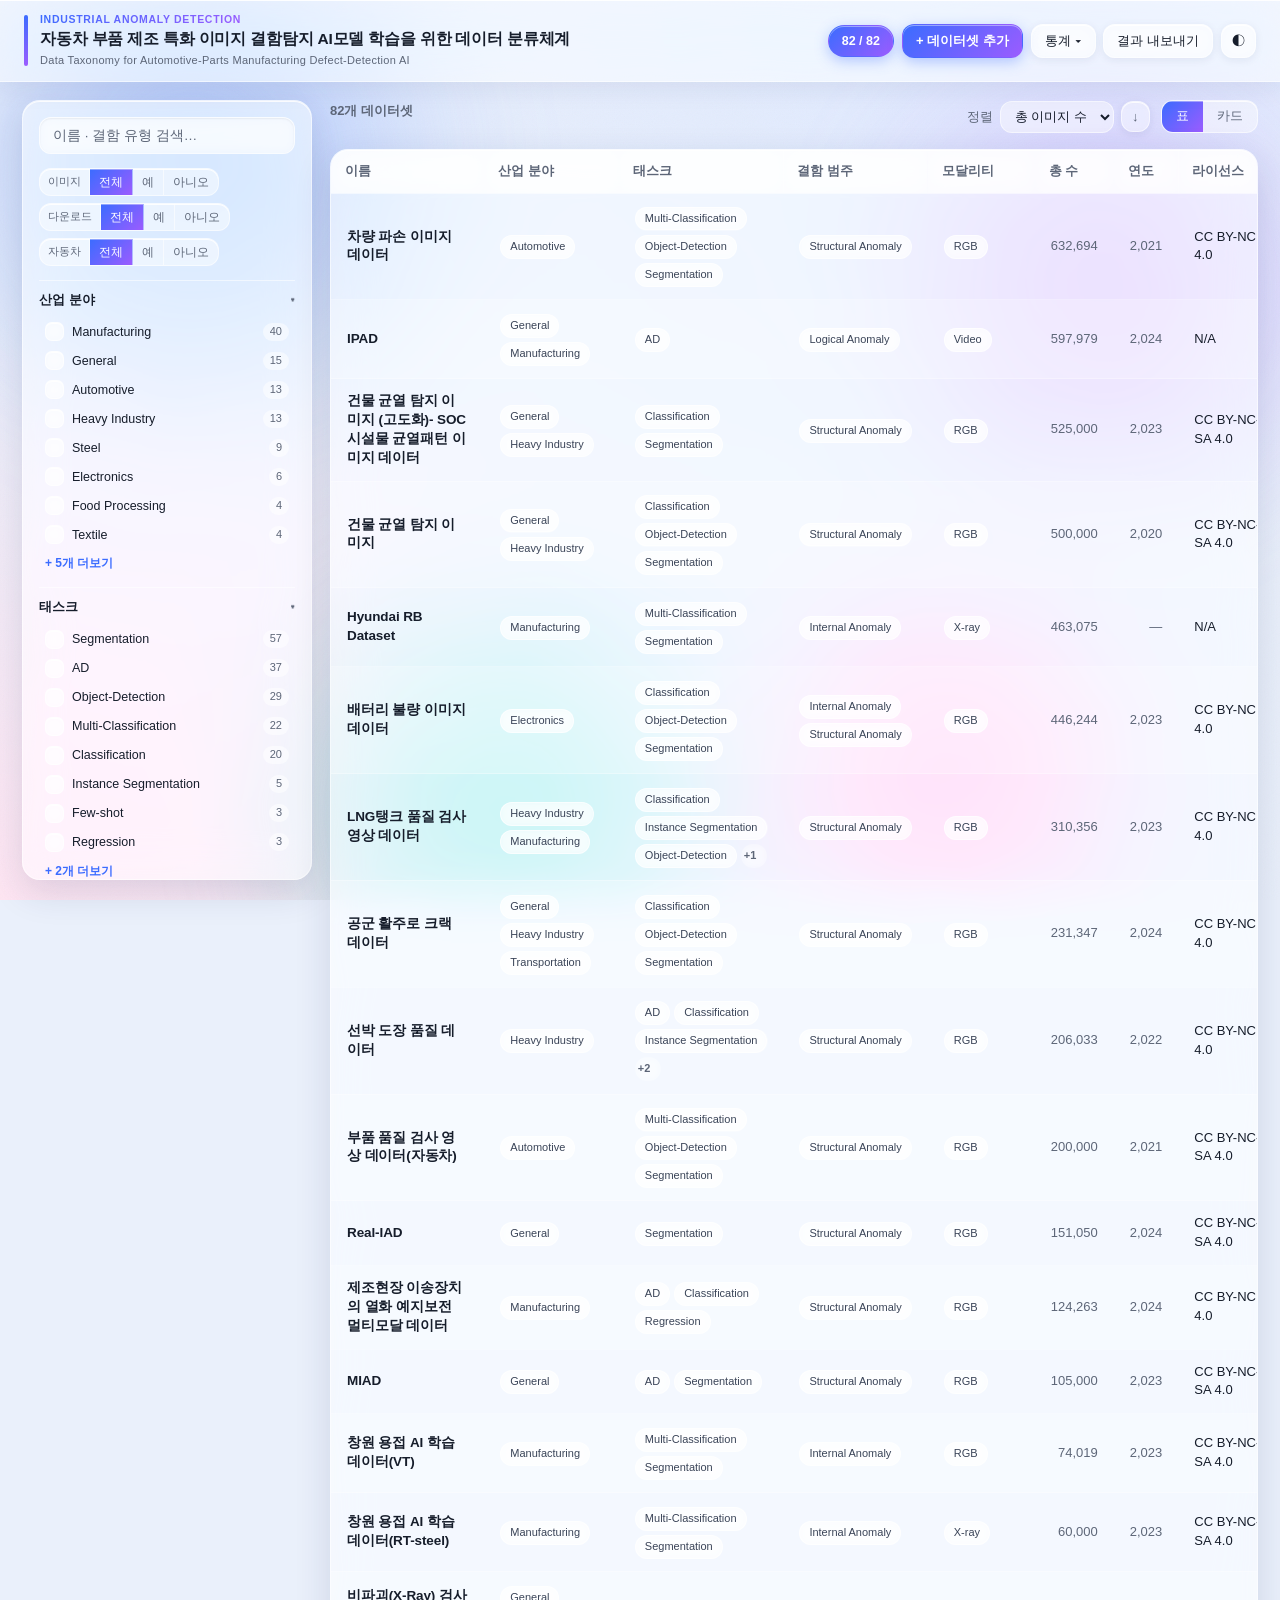
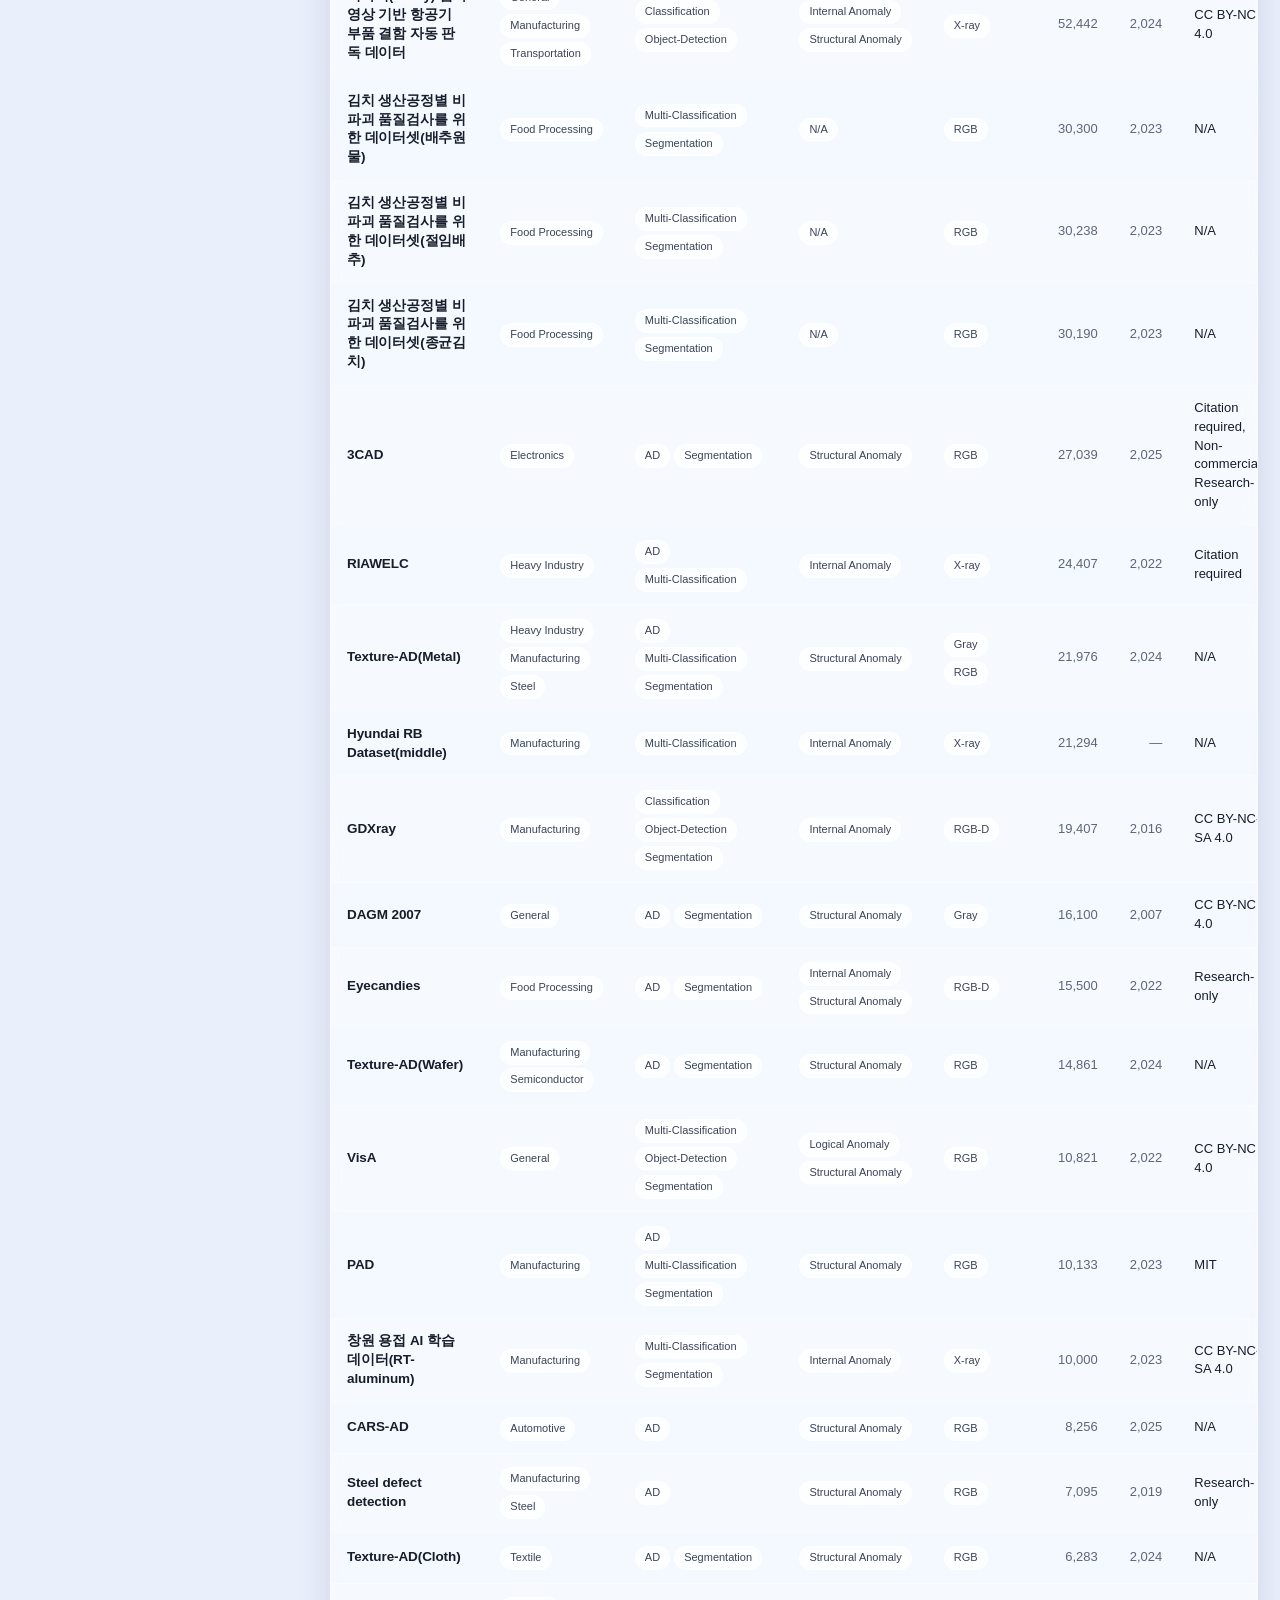
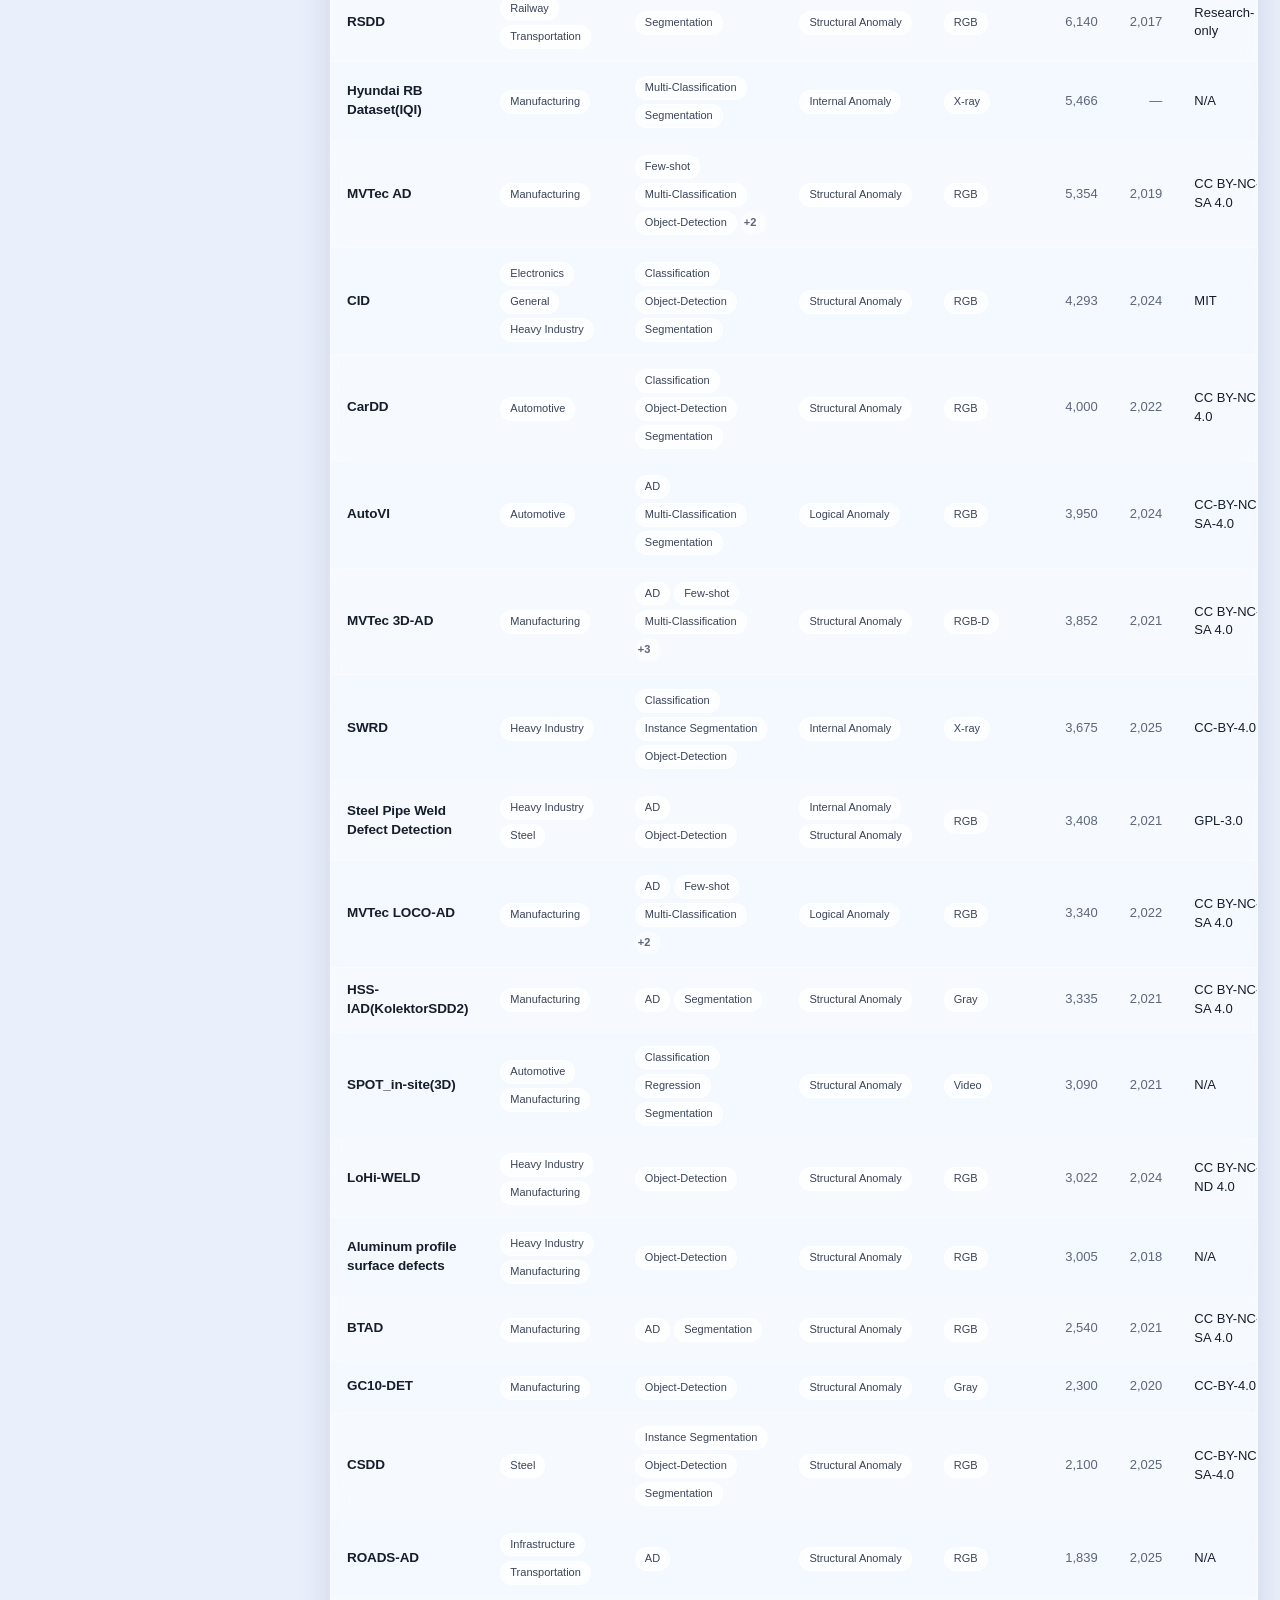
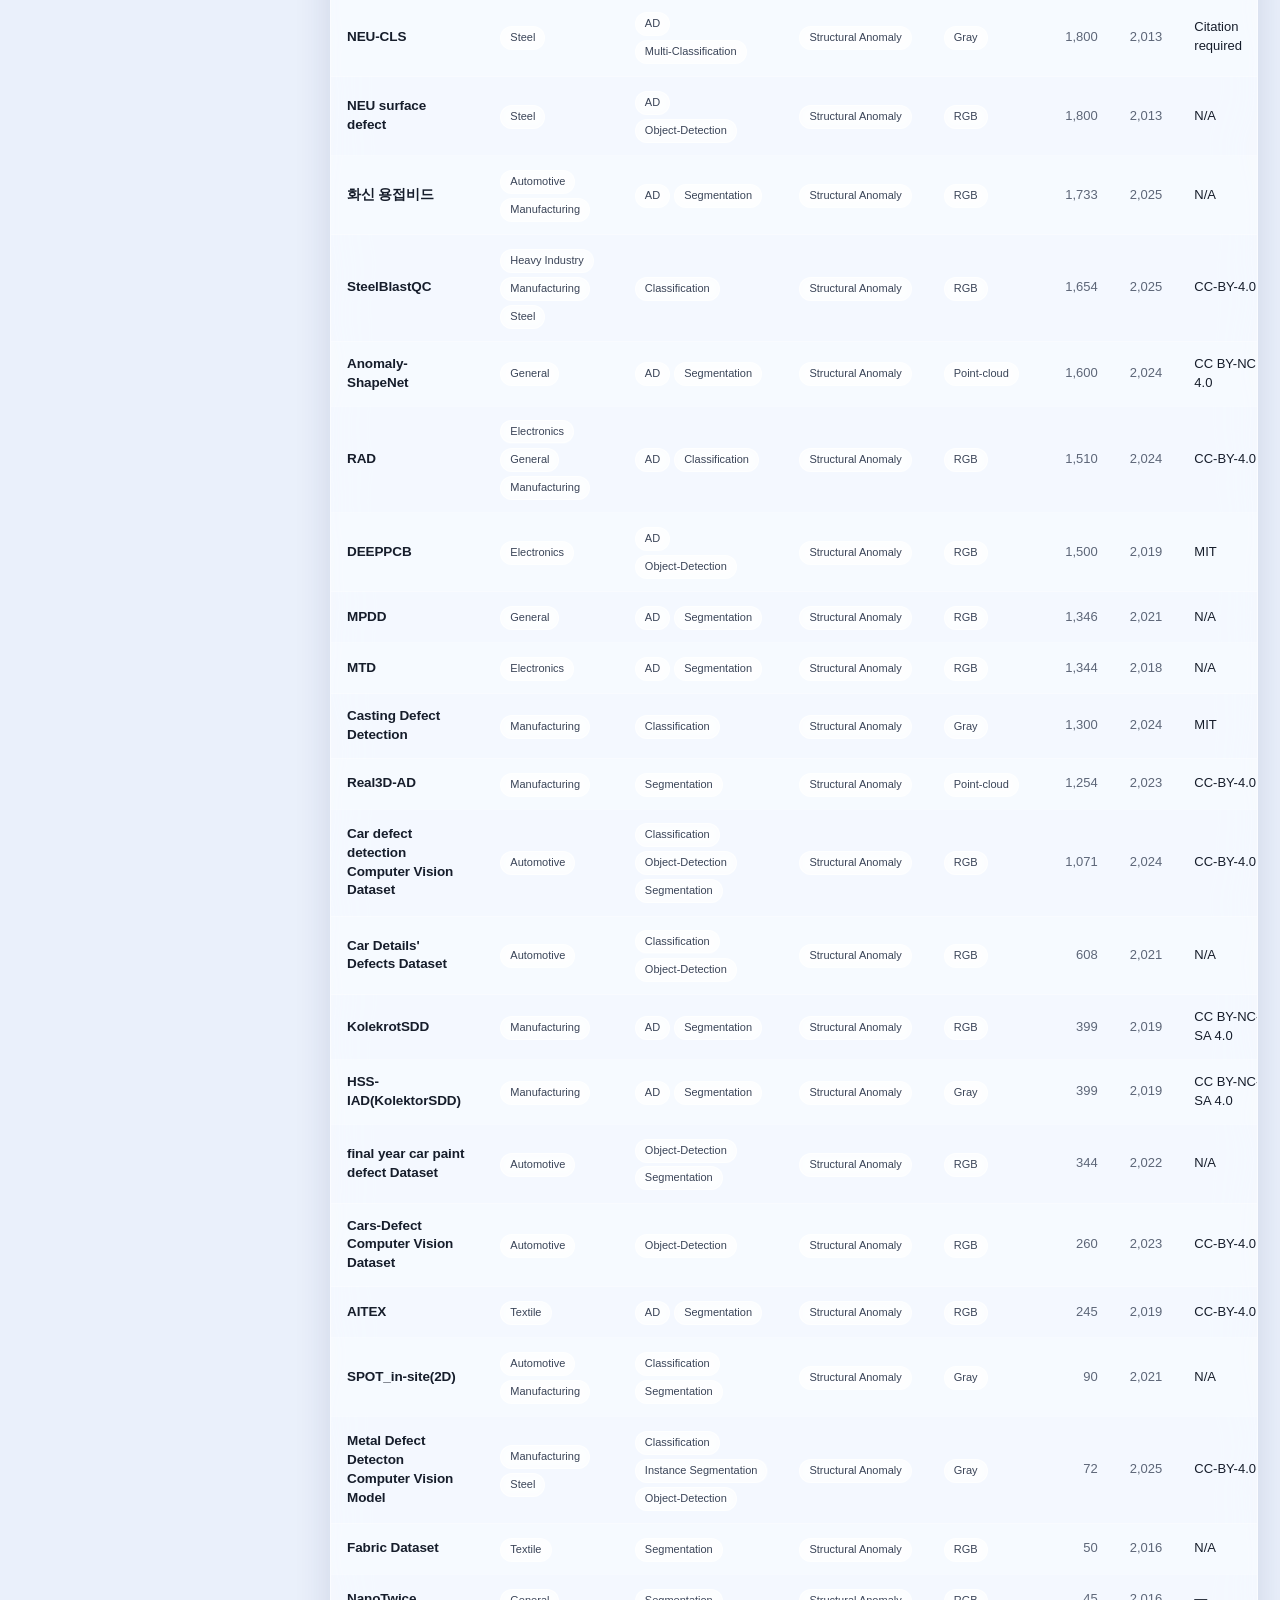
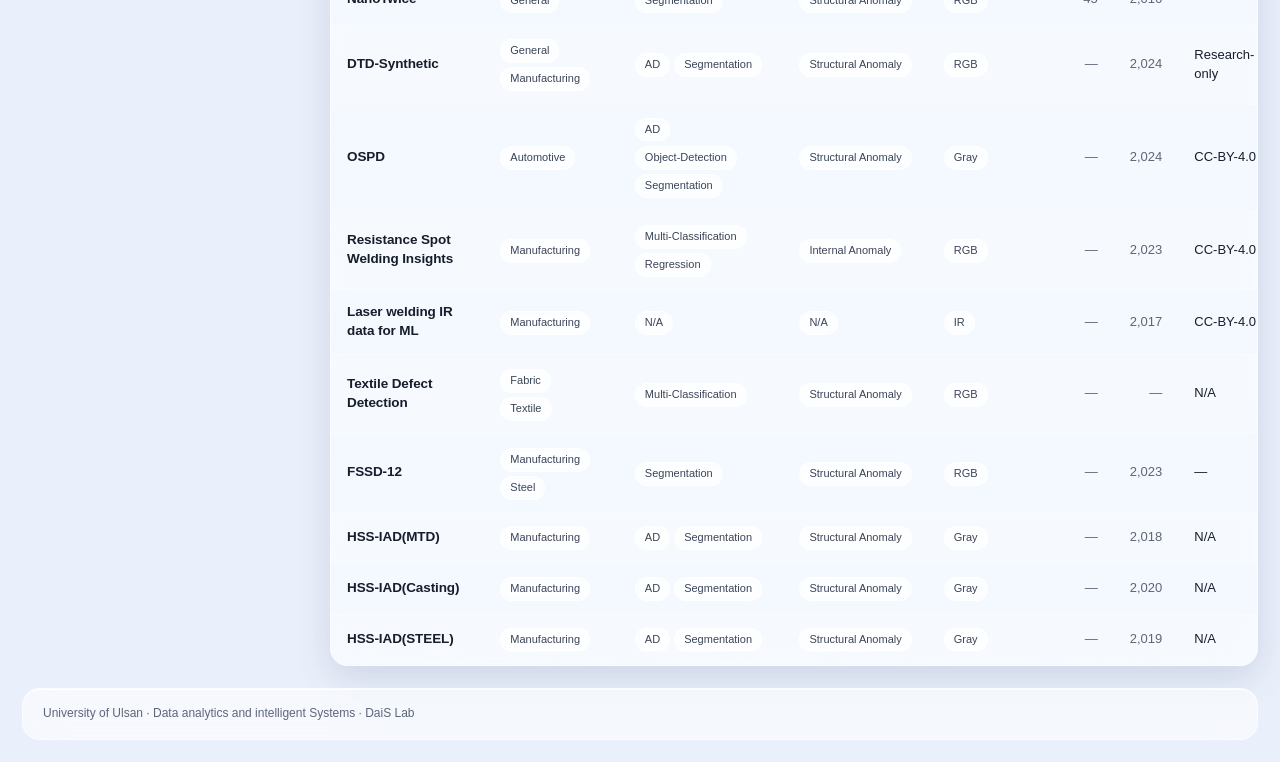
==== commit 8a875206: "design: 헤더·배지·표·사이드바 디자인 다듬기 - 헤더: eyebrow 라벨("Industrial Anomaly Detection") + 좌측 그라데이션 액센트 바 + 타이포" ====
--- a/web/index.html
+++ b/web/index.html
@@ -30,6 +30,7 @@
 
   <header class="topbar">
     <div class="brand">
+      <span class="eyebrow">Industrial Anomaly Detection</span>
       <h1>자동차 부품 제조 특화 이미지 결함탐지 AI모델 학습을 위한 데이터 분류체계</h1>
       <span class="sub">Data Taxonomy for Automotive-Parts Manufacturing Defect-Detection AI</span>
     </div>
--- a/web/styles.css
+++ b/web/styles.css
@@ -132,22 +132,30 @@
 .topbar {
   position: sticky; top: 0; z-index: 30;
   display: flex; align-items: center; justify-content: space-between;
-  padding: 13px 22px;
+  padding: 12px 24px;
   background: var(--glass-bg);
   -webkit-backdrop-filter: blur(var(--blur)) saturate(var(--sat));
   backdrop-filter: blur(var(--blur)) saturate(var(--sat));
   border-bottom: 1px solid var(--glass-brd);
   box-shadow: 0 6px 24px rgba(28,40,90,.08), inset 0 1px 0 var(--glass-rim);
 }
-.brand { min-width: 0; padding-right: 16px; }
-.brand h1 { margin: 0; font-size: 16px; letter-spacing: -.2px; font-weight: 700; line-height: 1.3; }
-.brand .sub { font-size: 11px; color: var(--text-dim); letter-spacing: .2px; }
-.top-actions { display: flex; align-items: center; gap: 8px; }
-
+.brand { position: relative; min-width: 0; max-width: 60%; padding: 1px 20px 1px 16px; display: flex; flex-direction: column; gap: 3px; }
+.brand::before { content: ""; position: absolute; left: 0; top: 3px; bottom: 3px; width: 3.5px; border-radius: 4px; background: linear-gradient(180deg, var(--accent), var(--accent-2)); }
+.eyebrow {
+  width: max-content; max-width: 100%; font-size: 10.5px; font-weight: 700; letter-spacing: .7px; line-height: 1.2; text-transform: uppercase;
+  background: linear-gradient(135deg, var(--accent), var(--accent-2));
+  -webkit-background-clip: text; background-clip: text; -webkit-text-fill-color: transparent; color: transparent;
+}
+.brand h1 { margin: 0; font-size: 15.5px; letter-spacing: -.2px; font-weight: 700; line-height: 1.35; }
+.brand .sub { font-size: 11px; color: var(--text-dim); letter-spacing: .3px; }
+.top-actions { display: flex; align-items: center; gap: 8px; flex-wrap: wrap; justify-content: flex-end; }
+
+/* 카운트 배지 — '+ 데이터셋 추가' 버튼과 동일한 그라데이션 */
 .badge {
   background: linear-gradient(135deg, var(--accent), var(--accent-2));
+  border: 1px solid transparent;
   color: #fff; font-weight: 700; padding: 6px 13px; border-radius: var(--radius-pill);
-  font-size: 12.5px; font-variant-numeric: tabular-nums;
+  font-size: 12.5px; font-variant-numeric: tabular-nums; white-space: nowrap;
   box-shadow: 0 4px 14px rgba(59,108,255,.35), inset 0 1px 0 rgba(255,255,255,.4);
 }
 
@@ -157,7 +165,7 @@
   -webkit-backdrop-filter: blur(8px) saturate(160%);
   backdrop-filter: blur(8px) saturate(160%);
   border: 1px solid var(--glass-brd);
-  padding: 7px 13px; border-radius: var(--radius-sm); font-size: 13px;
+  padding: 7px 13px; border-radius: var(--radius-sm); font-size: 13px; white-space: nowrap;
   box-shadow: inset 0 1px 0 var(--glass-rim), 0 2px 8px rgba(28,40,90,.08);
   transition: transform .12s ease, background .15s ease, box-shadow .15s ease;
 }
@@ -185,7 +193,7 @@
 /* ---------------- 레이아웃 ---------------- */
 .layout { display: grid; grid-template-columns: 290px 1fr; align-items: start; gap: 18px; padding: 18px 22px; }
 .sidebar {
-  position: sticky; top: 76px; max-height: calc(100vh - 96px); overflow-y: auto;
+  position: sticky; top: 100px; max-height: calc(100vh - 120px); overflow-y: auto;
   padding: 16px; border-radius: var(--radius);
   background: var(--glass-bg);
   -webkit-backdrop-filter: blur(var(--blur)) saturate(var(--sat));
@@ -199,7 +207,7 @@
 
 /* ---------------- 검색 / 사이드바 ---------------- */
 .search-wrap input {
-  width: 100%; padding: 11px 14px; border: 1px solid var(--glass-brd);
+  width: 100%; padding: 10px 13px; border: 1px solid var(--glass-brd);
   border-radius: var(--radius-sm); background: var(--control-bg); color: var(--text); font-size: 13.5px;
   -webkit-backdrop-filter: blur(6px); backdrop-filter: blur(6px);
   box-shadow: inset 0 1px 2px rgba(0,0,0,.06);
@@ -219,8 +227,8 @@
 .tristate button:hover { background: var(--glass-bg-strong); }
 .tristate button.on { background: linear-gradient(135deg, var(--accent), var(--accent-2)); color: #fff; box-shadow: inset 0 1px 0 rgba(255,255,255,.4); }
 
-.facet { border-top: 1px solid var(--glass-brd); padding: 11px 0; }
-.facet > summary { cursor: pointer; font-weight: 700; font-size: 13px; list-style: none; display: flex; justify-content: space-between; align-items: center; }
+.facet { border-top: 1px solid var(--glass-brd); padding: 10px 0; }
+.facet > summary { cursor: pointer; font-weight: 700; font-size: 12.5px; letter-spacing: .2px; list-style: none; display: flex; justify-content: space-between; align-items: center; }
 .facet > summary::-webkit-details-marker { display: none; }
 .facet > summary .chev { color: var(--text-dim); font-size: 11px; transition: transform .15s; }
 .facet[open] > summary .chev { transform: rotate(90deg); }
@@ -301,12 +309,20 @@
   -webkit-backdrop-filter: blur(10px); backdrop-filter: blur(10px);
   border-bottom: 1px solid var(--glass-brd); position: sticky; top: 0; z-index: 1;
 }
-tbody td { padding: 11px 14px; border-bottom: 1px solid color-mix(in srgb, var(--glass-brd) 60%, transparent); vertical-align: top; }
+tbody td { padding: 13px 16px; border-bottom: 1px solid color-mix(in srgb, var(--glass-brd) 55%, transparent); vertical-align: middle; }
 tbody tr { cursor: pointer; transition: background .12s; }
+tbody tr:nth-child(even) { background: color-mix(in srgb, var(--glass-bg-strong) 28%, transparent); }
 tbody tr:hover { background: var(--glass-bg-strong); }
+tbody tr:hover td:first-child { box-shadow: inset 3px 0 0 var(--accent); }   /* 좌측 액센트 바 */
 tbody tr:last-child td { border-bottom: 0; }
-td.name { font-weight: 700; white-space: nowrap; }
-td.num { text-align: right; font-variant-numeric: tabular-nums; }
+td.num { text-align: right; font-variant-numeric: tabular-nums; color: var(--text-dim); }
+
+/* 데이터셋 이름 — 글래스 톤에 맞춘 클릭형 타이틀 */
+td.name { max-width: 230px; }
+.ds-name { font-weight: 600; font-size: 13.5px; letter-spacing: -.1px; line-height: 1.3; color: var(--text); transition: color .12s; }
+tbody tr:hover .ds-name { color: var(--accent); }
+tbody tr:hover .ds-name::after { content: " ›"; color: var(--accent); font-weight: 700; }
+
 .cell-chips { display: flex; flex-wrap: wrap; gap: 4px; max-width: 280px; }
 
 /* ---------------- 칩 ---------------- */
@@ -316,6 +332,7 @@
   -webkit-backdrop-filter: blur(4px); backdrop-filter: blur(4px);
 }
 .chip.dim { opacity: .85; }
+.chip.more { background: transparent; border-color: transparent; color: var(--text-dim); font-weight: 600; padding-left: 2px; }
 
 /* ---------------- 카드 ---------------- */
 .cards { display: grid; grid-template-columns: repeat(auto-fill, minmax(290px, 1fr)); gap: 16px; }
@@ -426,6 +443,26 @@
   .layout { grid-template-columns: 1fr; }
   .sidebar { position: static; max-height: none; }
 }
+@media (max-width: 768px) {
+  /* 상단바: 제목 위 / 버튼 줄 아래로 세로 배치 */
+  .topbar { flex-direction: column; align-items: stretch; gap: 10px; padding: 12px 16px; }
+  .brand { max-width: none; padding-right: 0; }
+  .brand h1 { font-size: 15px; }
+  .brand .sub { font-size: 10.5px; }
+  .top-actions { justify-content: flex-start; }
+  /* 본문 여백 축소 */
+  .layout { padding: 14px; gap: 14px; }
+  .stats { margin: 12px 14px 0; padding: 14px; }
+  .foot { margin: 4px 14px 22px; }
+  .toolbar-right { width: 100%; justify-content: space-between; }
+  /* 모달: 화면 꽉 차게 + 상세 1열 */
+  .modal { padding: 12px; }
+  .modal-panel { padding: 18px 16px; border-radius: 18px; }
+  .dl { grid-template-columns: 1fr; gap: 2px 0; }
+  .dl dt { padding-top: 10px; font-weight: 600; }
+  /* 폼: 1열 */
+  .form-grid { grid-template-columns: 1fr; }
+}
 
 /* ---------------- 접근성 ---------------- */
 @media (prefers-reduced-motion: reduce) {
